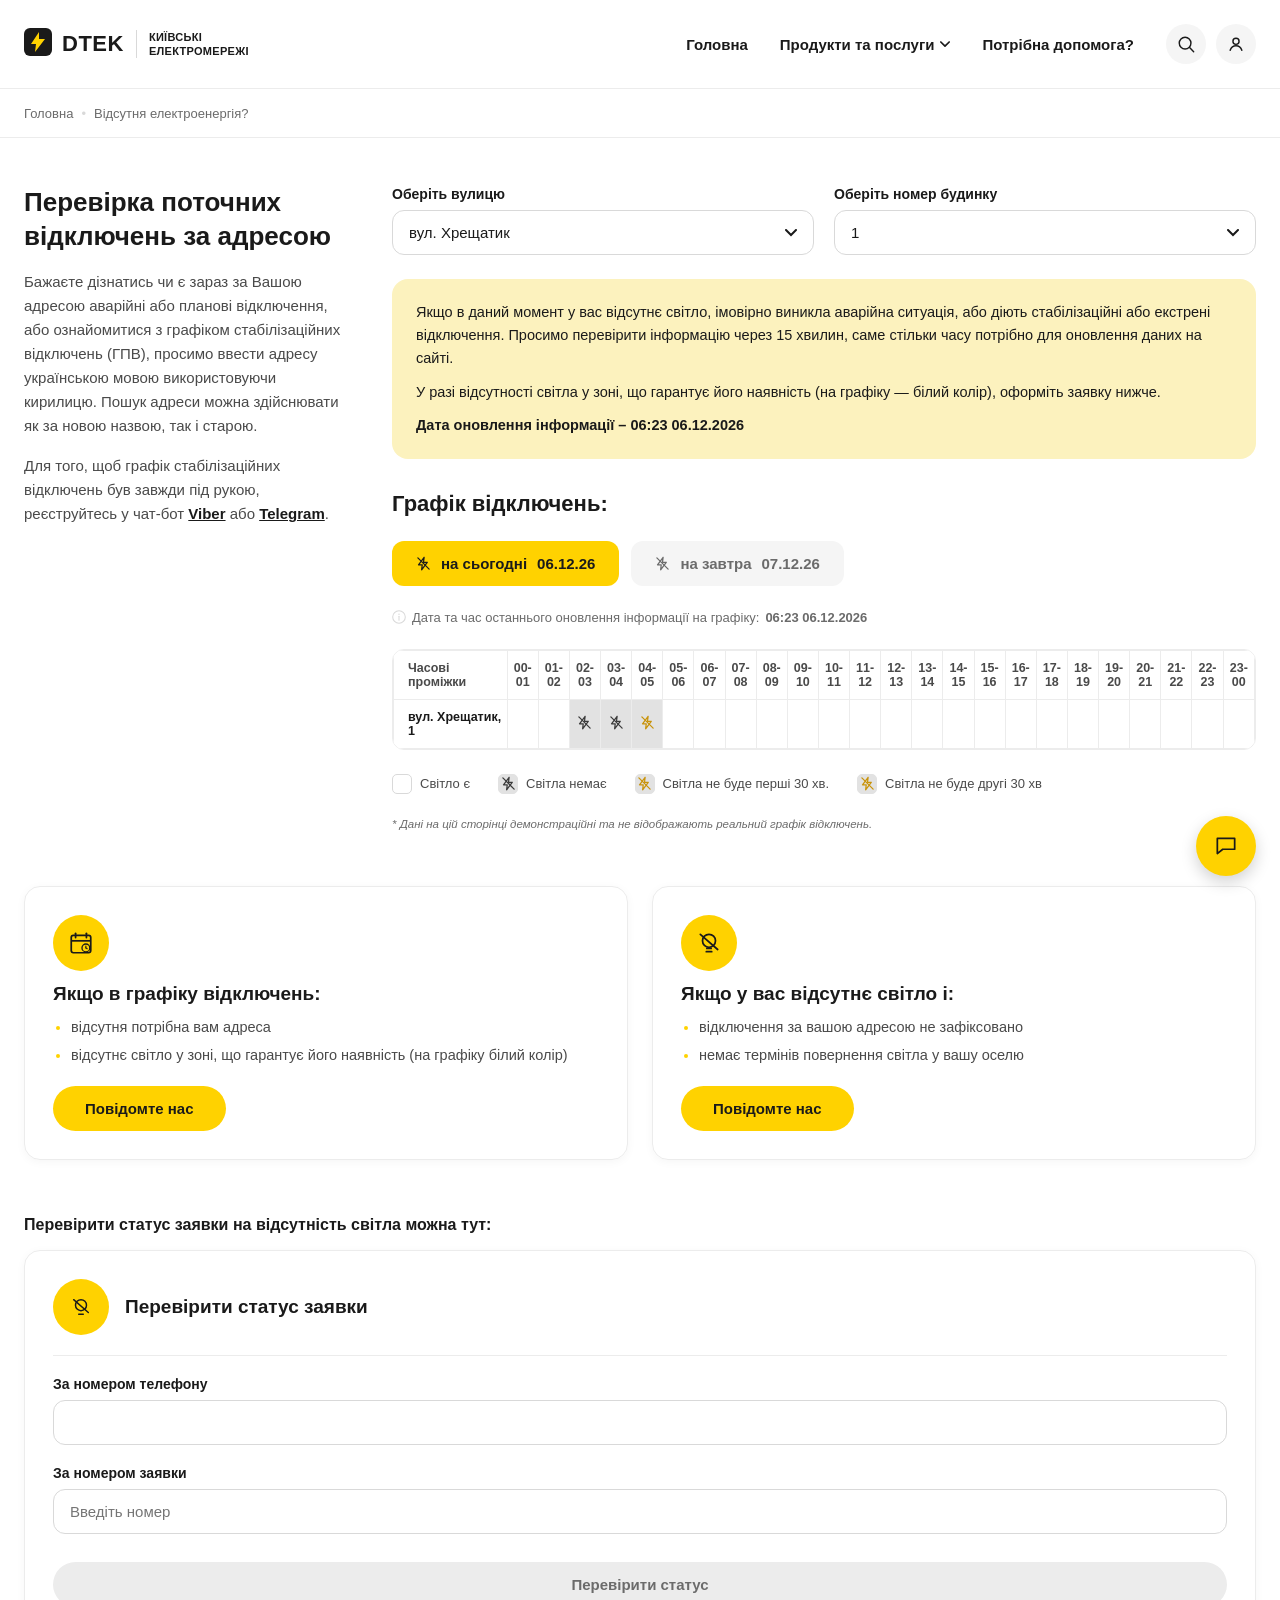
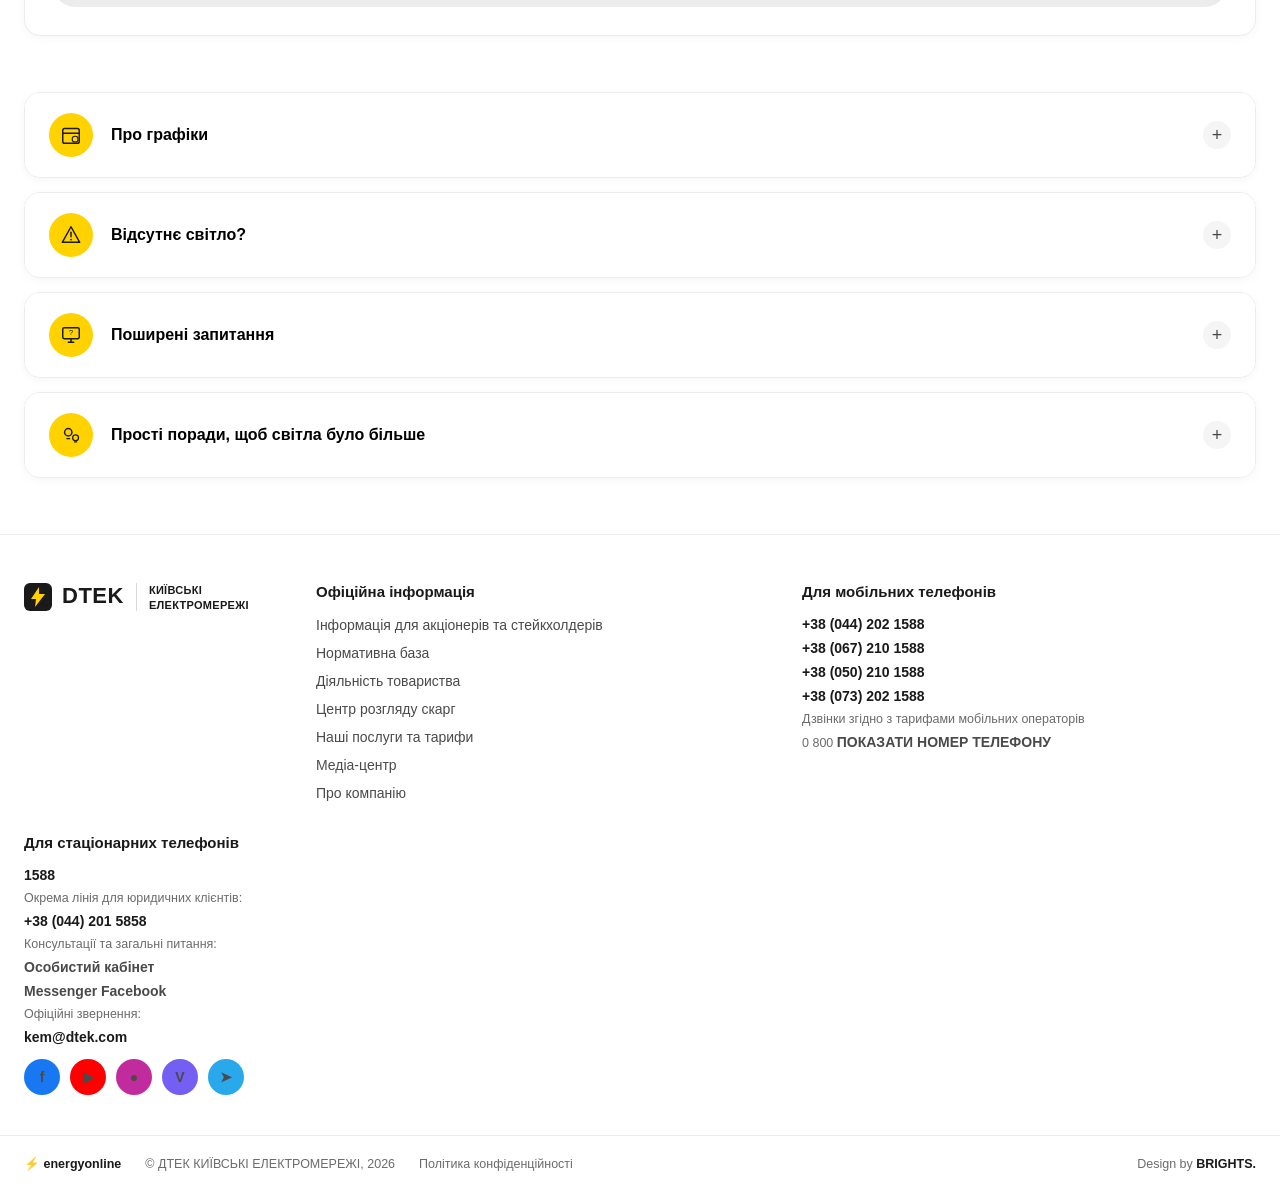
==== snake.html @ fd08916e "Fix /snake links and move its HTML to the project root Move snake/index.html to snake.html so all HT" ====
<!DOCTYPE html>
<html lang="uk">
<head>
    <meta charset="UTF-8">
    <meta name="viewport" content="width=device-width, initial-scale=1.0">
    <title>Відсутня електроенергія? — ДТЕК Київські електромережі</title>
    <link rel="stylesheet" href="styles/snake.css">
    <link rel="icon" href="favicon.ico">
</head>
<body>
    <header class="dtek-header">
        <div class="wrap header-inner">
            <a class="brand" href="snake.html" aria-label="ДТЕК Київські електромережі">
                <span class="brand-mark" aria-hidden="true">
                    <svg viewBox="0 0 28 28" width="28" height="28"><rect width="28" height="28" rx="6" fill="#1a1a1a"/><path d="M15 4 7 16h5l-1 8 10-13h-6z" fill="#FFD200"/></svg>
                </span>
                <span class="brand-word">DTEK</span>
                <span class="brand-divider" aria-hidden="true"></span>
                <span class="brand-sub">КИЇВСЬКІ<br>ЕЛЕКТРОМЕРЕЖІ</span>
            </a>

            <nav class="main-nav" aria-label="Основна навігація">
                <a href="#">Головна</a>
                <a href="#" class="nav-dropdown">Продукти та послуги
                    <svg viewBox="0 0 12 8" width="10" height="7" aria-hidden="true"><path d="M1 1l5 5 5-5" stroke="currentColor" stroke-width="2" fill="none" stroke-linecap="round" stroke-linejoin="round"/></svg>
                </a>
                <a href="#">Потрібна допомога?</a>
            </nav>

            <div class="header-icons">
                <button class="icon-btn" type="button" aria-label="Пошук">
                    <svg viewBox="0 0 20 20" width="18" height="18"><circle cx="9" cy="9" r="6.5" fill="none" stroke="currentColor" stroke-width="1.6"/><line x1="14" y1="14" x2="18.5" y2="18.5" stroke="currentColor" stroke-width="1.6" stroke-linecap="round"/></svg>
                </button>
                <button class="icon-btn" type="button" aria-label="Особистий кабінет">
                    <svg viewBox="0 0 20 20" width="18" height="18"><circle cx="10" cy="7" r="3.4" fill="none" stroke="currentColor" stroke-width="1.6"/><path d="M3.5 17c1.2-3.4 4-5 6.5-5s5.3 1.6 6.5 5" fill="none" stroke="currentColor" stroke-width="1.6" stroke-linecap="round"/></svg>
                </button>
            </div>
        </div>
    </header>

    <nav class="breadcrumb" aria-label="Хлібні крихти">
        <div class="wrap breadcrumb-inner">
            <a href="#">Головна</a>
            <span class="crumb-sep">&bull;</span>
            <span>Відсутня електроенергія?</span>
        </div>
    </nav>

    <main class="wrap">
        <section class="checker">
            <div class="checker-info">
                <h1 class="checker-title">Перевірка поточних відключень за адресою</h1>
                <p class="checker-text">
                    Бажаєте дізнатись чи є зараз за Вашою адресою аварійні або планові відключення,
                    або ознайомитися з графіком стабілізаційних відключень (ГПВ), просимо ввести
                    адресу українською мовою використовуючи кирилицю. Пошук адреси можна здійснювати
                    як за новою назвою, так і старою.
                </p>
                <p class="checker-text">
                    Для того, щоб графік стабілізаційних відключень був завжди під рукою,
                    реєструйтесь у чат-бот <a href="#" class="text-link">Viber</a> або
                    <a href="#" class="text-link">Telegram</a>.
                </p>
            </div>

            <div class="checker-form">
                <div class="form-row">
                    <div class="field">
                        <label class="field-label" for="streetSelect">Оберіть вулицю</label>
                        <select class="select-input" id="streetSelect"></select>
                    </div>
                    <div class="field">
                        <label class="field-label" for="houseSelect">Оберіть номер будинку</label>
                        <select class="select-input" id="houseSelect"></select>
                    </div>
                </div>

                <div class="info-box">
                    <p>
                        Якщо в даний момент у вас відсутнє світло, імовірно виникла аварійна ситуація,
                        або діють стабілізаційні або екстрені відключення. Просимо перевірити інформацію
                        через 15 хвилин, саме стільки часу потрібно для оновлення даних на сайті.
                    </p>
                    <p>
                        У разі відсутності світла у зоні, що гарантує його наявність (на графіку — білий
                        колір), оформіть заявку нижче.
                    </p>
                    <p class="updated-line">Дата оновлення інформації &ndash; <span id="infoBoxUpdated"></span></p>
                </div>

                <h2 class="schedule-title">Графік відключень:</h2>

                <div class="day-toggle" role="tablist">
                    <button class="day-tab" id="todayTab" type="button" role="tab" aria-selected="true">
                        <span class="day-tab-icon" aria-hidden="true"></span>
                        на сьогодні <span id="todayLabel"></span>
                    </button>
                    <button class="day-tab" id="tomorrowTab" type="button" role="tab" aria-selected="false">
                        <span class="day-tab-icon" aria-hidden="true"></span>
                        на завтра <span id="tomorrowLabel"></span>
                    </button>
                </div>

                <p class="table-updated">
                    <svg class="info-icon" viewBox="0 0 20 20" width="14" height="14" aria-hidden="true">
                        <circle cx="10" cy="10" r="9" fill="none" stroke="currentColor" stroke-width="1.5"/>
                        <line x1="10" y1="9" x2="10" y2="14.5" stroke="currentColor" stroke-width="1.5" stroke-linecap="round"/>
                        <circle cx="10" cy="6" r="1" fill="currentColor"/>
                    </svg>
                    Дата та час останнього оновлення інформації на графіку: <strong id="tableUpdated"></strong>
                </p>

                <div class="table-scroll">
                    <table class="schedule-table" id="scheduleTable">
                        <thead>
                            <tr id="scheduleHeadRow">
                                <th>Часові<br>проміжки</th>
                            </tr>
                        </thead>
                        <tbody>
                            <tr id="scheduleBodyRow"></tr>
                        </tbody>
                    </table>
                </div>

                <div class="legend">
                    <div class="legend-item">
                        <span class="legend-swatch legend-swatch--on"></span>
                        Світло є
                    </div>
                    <div class="legend-item">
                        <span class="legend-swatch legend-swatch--off" id="legendOff"></span>
                        Світла немає
                    </div>
                    <div class="legend-item">
                        <span class="legend-swatch legend-swatch--first-half" id="legendFirst"></span>
                        Світла не буде перші 30 хв.
                    </div>
                    <div class="legend-item">
                        <span class="legend-swatch legend-swatch--second-half" id="legendSecond"></span>
                        Світла не буде другі 30 хв
                    </div>
                </div>

                <p class="demo-disclaimer">* Дані на цій сторінці демонстраційні та не відображають реальний графік відключень.</p>
            </div>
        </section>

        <section class="info-cards">
            <div class="info-card">
                <div class="info-card-icon">
                    <svg viewBox="0 0 24 24" width="26" height="26"><rect x="3" y="5" width="18" height="16" rx="2" fill="none" stroke="#1a1a1a" stroke-width="1.6"/><line x1="3" y1="10" x2="21" y2="10" stroke="#1a1a1a" stroke-width="1.6"/><line x1="7" y1="3" x2="7" y2="7" stroke="#1a1a1a" stroke-width="1.6" stroke-linecap="round"/><line x1="17" y1="3" x2="17" y2="7" stroke="#1a1a1a" stroke-width="1.6" stroke-linecap="round"/><circle cx="16.5" cy="16.5" r="3.6" fill="#FFD200" stroke="#1a1a1a" stroke-width="1.2"/><line x1="16.5" y1="14.7" x2="16.5" y2="16.5" stroke="#1a1a1a" stroke-width="1" stroke-linecap="round"/><line x1="16.5" y1="16.5" x2="17.7" y2="17.3" stroke="#1a1a1a" stroke-width="1" stroke-linecap="round"/></svg>
                </div>
                <h3>Якщо в графіку відключень:</h3>
                <ul>
                    <li>відсутня потрібна вам адреса</li>
                    <li>відсутнє світло у зоні, що гарантує його наявність (на графіку білий колір)</li>
                </ul>
                <button class="pill-button" type="button">Повідомте нас</button>
            </div>

            <div class="info-card">
                <div class="info-card-icon">
                    <svg viewBox="0 0 24 24" width="26" height="26"><circle cx="12" cy="10" r="6" fill="none" stroke="#1a1a1a" stroke-width="1.6"/><line x1="9.5" y1="20" x2="14.5" y2="20" stroke="#1a1a1a" stroke-width="1.6" stroke-linecap="round"/><line x1="10" y1="17" x2="14" y2="17" stroke="#1a1a1a" stroke-width="1.6" stroke-linecap="round"/><line x1="4" y1="4" x2="20" y2="18" stroke="#1a1a1a" stroke-width="1.6" stroke-linecap="round"/></svg>
                </div>
                <h3>Якщо у вас відсутнє світло і:</h3>
                <ul>
                    <li>відключення за вашою адресою не зафіксовано</li>
                    <li>немає термінів повернення світла у вашу оселю</li>
                </ul>
                <button class="pill-button" type="button">Повідомте нас</button>
            </div>
        </section>

        <section class="status-check">
            <p class="status-lead">Перевірити статус заявки на відсутність світла можна тут:</p>
            <div class="status-card">
                <div class="status-card-header">
                    <div class="status-icon">
                        <svg viewBox="0 0 24 24" width="22" height="22"><circle cx="12" cy="10" r="6" fill="none" stroke="#1a1a1a" stroke-width="1.6"/><line x1="9.5" y1="20" x2="14.5" y2="20" stroke="#1a1a1a" stroke-width="1.6" stroke-linecap="round"/><line x1="4" y1="4" x2="20" y2="18" stroke="#1a1a1a" stroke-width="1.6" stroke-linecap="round"/></svg>
                    </div>
                    <h3>Перевірити статус заявки</h3>
                </div>
                <hr class="divider">
                <form class="status-fields" id="statusForm">
                    <div class="field">
                        <label class="field-label" for="statusPhone">За номером телефону</label>
                        <input class="select-input" type="tel" id="statusPhone" placeholder="">
                    </div>
                    <div class="field">
                        <label class="field-label" for="statusTicket">За номером заявки</label>
                        <input class="select-input" type="text" id="statusTicket" placeholder="Введіть номер">
                    </div>
                    <button class="pill-button pill-button--wide pill-button--disabled" type="submit" disabled>Перевірити статус</button>
                </form>
            </div>
        </section>

        <section class="faq">
            <div class="faq-item">
                <button class="faq-row" type="button" aria-expanded="false">
                    <span class="faq-icon">
                        <svg viewBox="0 0 24 24" width="22" height="22"><rect x="3" y="5" width="18" height="16" rx="2" fill="none" stroke="#1a1a1a" stroke-width="1.6"/><line x1="3" y1="10" x2="21" y2="10" stroke="#1a1a1a" stroke-width="1.6"/><circle cx="16.5" cy="16.5" r="3.2" fill="none" stroke="#1a1a1a" stroke-width="1.2"/></svg>
                    </span>
                    <span class="faq-title">Про графіки</span>
                    <span class="faq-toggle" aria-hidden="true">+</span>
                </button>
                <div class="faq-panel" hidden>
                    <p>Графіки стабілізаційних відключень діють по чергах та можуть змінюватися залежно від ситуації в енергосистемі.</p>
                </div>
            </div>

            <div class="faq-item">
                <button class="faq-row" type="button" aria-expanded="false">
                    <span class="faq-icon">
                        <svg viewBox="0 0 24 24" width="22" height="22"><path d="M12 3 2.5 20h19L12 3z" fill="none" stroke="#1a1a1a" stroke-width="1.6" stroke-linejoin="round"/><line x1="12" y1="9" x2="12" y2="14" stroke="#1a1a1a" stroke-width="1.6" stroke-linecap="round"/><circle cx="12" cy="17" r="1" fill="#1a1a1a"/></svg>
                    </span>
                    <span class="faq-title">Відсутнє світло?</span>
                    <span class="faq-toggle" aria-hidden="true">+</span>
                </button>
                <div class="faq-panel" hidden>
                    <p>Перевірте графік вище для вашої адреси та, за потреби, повідомте про відсутність світла через форму на сторінці.</p>
                </div>
            </div>

            <div class="faq-item">
                <button class="faq-row" type="button" aria-expanded="false">
                    <span class="faq-icon">
                        <svg viewBox="0 0 24 24" width="22" height="22"><rect x="3" y="4" width="18" height="12" rx="1.5" fill="none" stroke="#1a1a1a" stroke-width="1.6"/><line x1="9" y1="20" x2="15" y2="20" stroke="#1a1a1a" stroke-width="1.6" stroke-linecap="round"/><line x1="12" y1="16" x2="12" y2="20" stroke="#1a1a1a" stroke-width="1.6"/><text x="12" y="12.5" font-size="8" text-anchor="middle" fill="#1a1a1a">?</text></svg>
                    </span>
                    <span class="faq-title">Поширені запитання</span>
                    <span class="faq-toggle" aria-hidden="true">+</span>
                </button>
                <div class="faq-panel" hidden>
                    <p>Відповіді на найпоширеніші запитання щодо графіків та аварійних відключень.</p>
                </div>
            </div>

            <div class="faq-item">
                <button class="faq-row" type="button" aria-expanded="false">
                    <span class="faq-icon">
                        <svg viewBox="0 0 24 24" width="22" height="22"><circle cx="9" cy="9" r="4" fill="none" stroke="#1a1a1a" stroke-width="1.6"/><line x1="7.5" y1="16" x2="10.5" y2="16" stroke="#1a1a1a" stroke-width="1.4" stroke-linecap="round"/><circle cx="17" cy="15" r="3.2" fill="none" stroke="#1a1a1a" stroke-width="1.4"/><line x1="15.8" y1="19.5" x2="18.2" y2="19.5" stroke="#1a1a1a" stroke-width="1.2" stroke-linecap="round"/></svg>
                    </span>
                    <span class="faq-title">Прості поради, щоб світла було більше</span>
                    <span class="faq-toggle" aria-hidden="true">+</span>
                </button>
                <div class="faq-panel" hidden>
                    <p>Вимикайте потужні побутові прилади на час пікових навантажень, щоб зменшити навантаження на мережу.</p>
                </div>
            </div>
        </section>
    </main>

    <footer class="dtek-footer">
        <div class="wrap footer-top">
            <a class="brand footer-brand" href="snake.html" aria-label="ДТЕК Київські електромережі">
                <span class="brand-mark" aria-hidden="true">
                    <svg viewBox="0 0 28 28" width="28" height="28"><rect width="28" height="28" rx="6" fill="#1a1a1a"/><path d="M15 4 7 16h5l-1 8 10-13h-6z" fill="#FFD200"/></svg>
                </span>
                <span class="brand-word">DTEK</span>
                <span class="brand-divider" aria-hidden="true"></span>
                <span class="brand-sub">КИЇВСЬКІ<br>ЕЛЕКТРОМЕРЕЖІ</span>
            </a>

            <div class="footer-col">
                <h4>Офіційна інформація</h4>
                <ul>
                    <li><a href="#">Інформація для акціонерів та стейкхолдерів</a></li>
                    <li><a href="#">Нормативна база</a></li>
                    <li><a href="#">Діяльність товариства</a></li>
                    <li><a href="#">Центр розгляду скарг</a></li>
                    <li><a href="#">Наші послуги та тарифи</a></li>
                    <li><a href="#">Медіа-центр</a></li>
                    <li><a href="#">Про компанію</a></li>
                </ul>
            </div>

            <div class="footer-col">
                <h4>Для мобільних телефонів</h4>
                <p class="phone">+38 (044) 202 1588</p>
                <p class="phone">+38 (067) 210 1588</p>
                <p class="phone">+38 (050) 210 1588</p>
                <p class="phone">+38 (073) 202 1588</p>
                <p class="footer-note">Дзвінки згідно з тарифами мобільних операторів</p>
                <p class="footer-note">0&nbsp;800 <a class="text-link" href="#">ПОКАЗАТИ НОМЕР ТЕЛЕФОНУ</a></p>
            </div>

            <div class="footer-col">
                <h4>Для стаціонарних телефонів</h4>
                <p class="phone">1588</p>
                <p class="footer-note">Окрема лінія для юридичних клієнтів:</p>
                <p class="phone">+38 (044) 201 5858</p>
                <p class="footer-note">Консультації та загальні питання:</p>
                <p><a class="text-link" href="#">Особистий кабінет</a></p>
                <p><a class="text-link" href="#">Messenger Facebook</a></p>
                <p class="footer-note">Офіційні звернення:</p>
                <p class="phone">kem@dtek.com</p>
                <div class="social-icons">
                    <a class="social-icon social-icon--fb" href="#" aria-label="Facebook">f</a>
                    <a class="social-icon social-icon--yt" href="#" aria-label="YouTube">&#9654;</a>
                    <a class="social-icon social-icon--ig" href="#" aria-label="Instagram">&#9679;</a>
                    <a class="social-icon social-icon--viber" href="#" aria-label="Viber">V</a>
                    <a class="social-icon social-icon--tg" href="#" aria-label="Telegram">&#10148;</a>
                </div>
            </div>
        </div>

        <div class="wrap footer-bottom">
            <span class="footer-brandmark">&#9889; energyonline</span>
            <span>&copy; ДТЕК КИЇВСЬКІ ЕЛЕКТРОМЕРЕЖІ, <span id="footerYear"></span></span>
            <a href="#">Політика конфіденційності</a>
            <span class="footer-design">Design by <strong>BRIGHTS.</strong></span>
        </div>
    </footer>

    <button class="chat-fab" type="button" aria-label="Чат підтримки">
        <svg viewBox="0 0 24 24" width="26" height="26"><path d="M4 5h16v10H9l-5 4V5z" fill="none" stroke="#1a1a1a" stroke-width="1.6" stroke-linejoin="round"/></svg>
    </button>

    <script src="scripts/snake.js"></script>
</body>
</html>
---- styles/snake.css ----
:root {
    --yellow: #FFD200;
    --yellow-pale: #FCF2BE;
    --black: #1a1a1a;
    --gray-900: #1a1a1a;
    --gray-700: #4a4a4a;
    --gray-500: #6b6b6b;
    --gray-300: #d9d9d9;
    --gray-200: #ececec;
    --gray-100: #f5f5f5;
    --off-cell: #e2e2e2;
    --radius-lg: 16px;
    --radius-md: 12px;
}

* {
    box-sizing: border-box;
}

html,
body {
    min-height: 100%;
    margin: 0;
}

body {
    background: #ffffff;
    color: var(--gray-900);
    font-family: -apple-system, BlinkMacSystemFont, "Helvetica Neue", Arial, sans-serif;
    -webkit-font-smoothing: antialiased;
}

a {
    color: inherit;
}

.wrap {
    width: min(1280px, 100%);
    margin: 0 auto;
    padding: 0 24px;
}

/* Header */
.dtek-header {
    border-bottom: 1px solid var(--gray-200);
}

.header-inner {
    display: flex;
    align-items: center;
    gap: 32px;
    height: 88px;
}

.brand {
    display: flex;
    align-items: center;
    gap: 10px;
    text-decoration: none;
    color: var(--black);
    margin-right: auto;
}

.brand-word {
    font-size: 22px;
    font-weight: 800;
    letter-spacing: 0.5px;
}

.brand-divider {
    width: 1px;
    height: 28px;
    background: var(--gray-300);
    margin: 0 2px;
}

.brand-sub {
    font-size: 11px;
    font-weight: 800;
    line-height: 1.3;
    letter-spacing: 0.3px;
}

.main-nav {
    display: flex;
    align-items: center;
    gap: 32px;
}

.main-nav a {
    display: inline-flex;
    align-items: center;
    gap: 6px;
    text-decoration: none;
    font-size: 15px;
    font-weight: 700;
    color: var(--black);
}

.main-nav a:hover {
    text-decoration: underline;
}

.header-icons {
    display: flex;
    gap: 10px;
}

.icon-btn {
    width: 40px;
    height: 40px;
    border-radius: 50%;
    border: none;
    background: var(--gray-100);
    color: var(--black);
    display: inline-flex;
    align-items: center;
    justify-content: center;
    cursor: pointer;
}

.icon-btn:hover {
    background: var(--gray-200);
}

/* Breadcrumb */
.breadcrumb {
    border-bottom: 1px solid var(--gray-200);
}

.breadcrumb-inner {
    display: flex;
    align-items: center;
    gap: 8px;
    height: 48px;
    font-size: 13px;
    color: var(--gray-500);
}

.breadcrumb a {
    text-decoration: none;
    color: var(--gray-500);
}

.breadcrumb a:hover {
    text-decoration: underline;
}

.crumb-sep {
    color: var(--gray-300);
}

/* Checker section */
.checker {
    display: grid;
    grid-template-columns: minmax(240px, 320px) 1fr;
    gap: 48px;
    padding: 48px 0 0;
}

.checker-info {
    display: grid;
    gap: 16px;
    align-content: start;
}

.checker-title {
    margin: 0;
    font-size: 26px;
    font-weight: 800;
    line-height: 1.3;
}

.checker-text {
    margin: 0;
    font-size: 15px;
    line-height: 1.6;
    color: var(--gray-700);
}

.text-link {
    color: var(--black);
    font-weight: 700;
    text-decoration: underline;
}

.checker-form {
    display: grid;
    gap: 24px;
    align-content: start;
}

.form-row {
    display: grid;
    grid-template-columns: repeat(2, minmax(160px, 1fr));
    gap: 20px;
}

.field {
    display: grid;
    gap: 8px;
}

.field-label {
    font-size: 14px;
    font-weight: 700;
}

.select-input {
    width: 100%;
    padding: 13px 16px;
    font-size: 15px;
    font-family: inherit;
    color: var(--black);
    background: white;
    border: 1.5px solid var(--gray-300);
    border-radius: var(--radius-md);
    appearance: none;
    background-image: url("data:image/svg+xml,%3Csvg xmlns='http://www.w3.org/2000/svg' width='12' height='8'%3E%3Cpath d='M1 1l5 5 5-5' stroke='%231a1a1a' stroke-width='2' fill='none' stroke-linecap='round'/%3E%3C/svg%3E");
    background-repeat: no-repeat;
    background-position: right 16px center;
    padding-right: 36px;
}

input.select-input {
    background-image: none;
    padding-right: 16px;
}

.select-input:focus-visible {
    outline: 2px solid var(--black);
    outline-offset: 1px;
}

.info-box {
    display: grid;
    gap: 10px;
    padding: 22px 24px;
    border-radius: var(--radius-lg);
    background: var(--yellow-pale);
    font-size: 14.5px;
    line-height: 1.6;
}

.info-box p {
    margin: 0;
}

.updated-line {
    font-weight: 700;
}

.schedule-title {
    margin: 8px 0 0;
    font-size: 22px;
    font-weight: 800;
}

.day-toggle {
    display: flex;
    flex-wrap: wrap;
    gap: 12px;
}

.day-tab {
    display: flex;
    align-items: center;
    gap: 10px;
    padding: 14px 24px;
    border: none;
    border-radius: var(--radius-md);
    font: inherit;
    font-size: 15px;
    font-weight: 700;
    cursor: pointer;
    background: var(--gray-100);
    color: var(--gray-500);
}

.day-tab-icon {
    display: inline-flex;
    color: currentColor;
}

.day-tab[aria-selected="true"] {
    background: var(--yellow);
    color: var(--black);
}

.day-tab:focus-visible {
    outline: 2px solid var(--black);
    outline-offset: 2px;
}

.table-updated {
    display: flex;
    align-items: center;
    gap: 6px;
    margin: 0;
    font-size: 13px;
    color: var(--gray-500);
}

.info-icon {
    color: var(--gray-300);
    flex: none;
}

.table-scroll {
    width: 100%;
    overflow-x: auto;
    border: 1px solid var(--gray-200);
    border-radius: var(--radius-md);
}

.schedule-table {
    border-collapse: collapse;
    width: 100%;
    min-width: 820px;
    background: white;
    font-size: 12.5px;
}

.schedule-table th,
.schedule-table td {
    border: 1px solid var(--gray-200);
    padding: 10px 4px;
    text-align: center;
}

.schedule-table thead th:first-child,
.schedule-table tbody td:first-child {
    position: sticky;
    left: 0;
    background: white;
    text-align: left;
    font-weight: 700;
    min-width: 110px;
    padding-left: 14px;
    z-index: 1;
}

.schedule-table thead th {
    font-weight: 700;
    color: var(--gray-700);
    background: white;
}

.cell {
    position: relative;
    height: 40px;
}

.cell-icon {
    width: 15px;
    height: 15px;
    margin: 0 auto;
}

.cell--off {
    background: var(--off-cell);
}

.cell--off .cell-icon {
    color: #3a3a3a;
}

.cell--first-half,
.cell--second-half {
    background: var(--off-cell);
}

.cell--first-half .cell-icon,
.cell--second-half .cell-icon {
    color: #c9930a;
}

.legend {
    display: flex;
    flex-wrap: wrap;
    gap: 16px 28px;
    font-size: 13px;
    color: var(--gray-700);
}

.legend-item {
    display: flex;
    align-items: center;
    gap: 8px;
}

.legend-swatch {
    width: 20px;
    height: 20px;
    border: 1.5px solid var(--gray-300);
    border-radius: 5px;
    background: white;
    flex: none;
    display: inline-flex;
    align-items: center;
    justify-content: center;
}

.legend-swatch--off,
.legend-swatch--first-half,
.legend-swatch--second-half {
    background: var(--off-cell);
    border-color: var(--off-cell);
}

.legend-swatch--off .cell-icon {
    color: #3a3a3a;
}

.legend-swatch--first-half .cell-icon,
.legend-swatch--second-half .cell-icon {
    color: #c9930a;
}

.demo-disclaimer {
    margin: 0;
    font-size: 11.5px;
    color: var(--gray-500);
    font-style: italic;
}

/* Info cards */
.info-cards {
    display: grid;
    grid-template-columns: repeat(2, 1fr);
    gap: 24px;
    margin-top: 56px;
}

.info-card {
    border: 1px solid var(--gray-200);
    border-radius: var(--radius-lg);
    padding: 28px;
    display: grid;
    gap: 12px;
    align-content: start;
    box-shadow: 0 2px 10px rgba(0, 0, 0, 0.04);
}

.info-card-icon,
.status-icon {
    width: 56px;
    height: 56px;
    border-radius: 50%;
    background: var(--yellow);
    display: inline-flex;
    align-items: center;
    justify-content: center;
}

.info-card h3 {
    margin: 0;
    font-size: 19px;
    font-weight: 800;
}

.info-card ul {
    margin: 0;
    padding-left: 18px;
    display: grid;
    gap: 6px;
    color: var(--gray-700);
    font-size: 14.5px;
    line-height: 1.5;
}

.info-card li::marker {
    color: var(--yellow);
}

.pill-button {
    justify-self: start;
    margin-top: 8px;
    padding: 14px 32px;
    border: none;
    border-radius: 999px;
    background: var(--yellow);
    color: var(--black);
    font: inherit;
    font-size: 15px;
    font-weight: 800;
    cursor: pointer;
}

.pill-button:hover {
    filter: brightness(0.96);
}

.pill-button--wide {
    width: 100%;
    justify-self: stretch;
    text-align: center;
}

.pill-button--disabled,
.pill-button:disabled {
    background: var(--gray-200);
    color: var(--gray-500);
    cursor: not-allowed;
}

/* Status check */
.status-check {
    margin-top: 56px;
    display: grid;
    gap: 16px;
}

.status-lead {
    margin: 0;
    font-size: 16px;
    font-weight: 700;
}

.status-card {
    border: 1px solid var(--gray-200);
    border-radius: var(--radius-lg);
    padding: 28px;
    display: grid;
    gap: 20px;
    box-shadow: 0 2px 10px rgba(0, 0, 0, 0.04);
}

.status-card-header {
    display: flex;
    align-items: center;
    gap: 16px;
}

.status-card-header h3 {
    margin: 0;
    font-size: 19px;
    font-weight: 800;
}

.divider {
    border: none;
    border-top: 1px solid var(--gray-200);
    margin: 0;
}

.status-fields {
    display: grid;
    gap: 20px;
}

/* FAQ */
.faq {
    margin: 56px 0 56px;
    display: grid;
    gap: 14px;
}

.faq-item {
    border: 1px solid var(--gray-200);
    border-radius: var(--radius-lg);
    box-shadow: 0 2px 10px rgba(0, 0, 0, 0.04);
    overflow: hidden;
}

.faq-row {
    width: 100%;
    display: flex;
    align-items: center;
    gap: 18px;
    padding: 20px 24px;
    background: white;
    border: none;
    cursor: pointer;
    font: inherit;
    text-align: left;
}

.faq-icon {
    width: 44px;
    height: 44px;
    border-radius: 50%;
    background: var(--yellow);
    display: inline-flex;
    align-items: center;
    justify-content: center;
    flex: none;
}

.faq-title {
    flex: 1;
    font-size: 16px;
    font-weight: 700;
}

.faq-toggle {
    width: 28px;
    height: 28px;
    border-radius: 50%;
    background: var(--gray-100);
    display: inline-flex;
    align-items: center;
    justify-content: center;
    font-size: 18px;
    font-weight: 400;
    color: var(--gray-700);
    flex: none;
}

.faq-row[aria-expanded="true"] .faq-toggle {
    transform: rotate(45deg);
}

.faq-panel {
    padding: 0 24px 22px 86px;
    font-size: 14.5px;
    line-height: 1.6;
    color: var(--gray-700);
}

.faq-panel p {
    margin: 0;
}

/* Footer */
.dtek-footer {
    border-top: 1px solid var(--gray-200);
    margin-top: 40px;
    padding-top: 48px;
    background: white;
}

.footer-top {
    display: grid;
    grid-template-columns: minmax(200px, 260px) 1fr 1fr;
    gap: 32px;
}

.footer-brand {
    align-items: start;
}

.footer-col h4 {
    margin: 0 0 16px;
    font-size: 15px;
    font-weight: 800;
}

.footer-col ul {
    margin: 0;
    padding: 0;
    list-style: none;
    display: grid;
    gap: 10px;
}

.footer-col a {
    text-decoration: none;
    color: var(--gray-700);
    font-size: 14px;
}

.footer-col a:hover {
    text-decoration: underline;
}

.footer-col p {
    margin: 0 0 8px;
    font-size: 14px;
    color: var(--gray-700);
}

.phone {
    font-weight: 800;
    color: var(--black) !important;
}

.footer-note {
    color: var(--gray-500) !important;
    font-size: 12.5px !important;
    margin-top: 6px !important;
}

.social-icons {
    display: flex;
    gap: 10px;
    margin-top: 14px;
}

.social-icon {
    width: 36px;
    height: 36px;
    border-radius: 50%;
    display: inline-flex;
    align-items: center;
    justify-content: center;
    color: white;
    font-size: 14px;
    font-weight: 800;
    text-decoration: none;
}

.social-icon--fb { background: #1877f2; }
.social-icon--yt { background: #ff0000; }
.social-icon--ig { background: #c22b9d; }
.social-icon--viber { background: #7360f2; }
.social-icon--tg { background: #29a9eb; }

.footer-bottom {
    display: flex;
    flex-wrap: wrap;
    align-items: center;
    gap: 24px;
    margin-top: 40px;
    padding: 20px 24px;
    border-top: 1px solid var(--gray-200);
    font-size: 12.5px;
    color: var(--gray-500);
}

.footer-bottom a {
    color: var(--gray-500);
    text-decoration: none;
}

.footer-bottom a:hover {
    text-decoration: underline;
}

.footer-brandmark {
    font-weight: 800;
    color: var(--black);
}

.footer-design {
    margin-left: auto;
}

.footer-design strong {
    color: var(--black);
}

/* Floating chat button */
.chat-fab {
    position: fixed;
    right: 24px;
    bottom: 24px;
    width: 60px;
    height: 60px;
    border-radius: 50%;
    border: none;
    background: var(--yellow);
    box-shadow: 0 6px 16px rgba(0, 0, 0, 0.18);
    display: inline-flex;
    align-items: center;
    justify-content: center;
    cursor: pointer;
    z-index: 20;
}

@media (max-width: 960px) {
    .checker {
        grid-template-columns: 1fr;
        gap: 32px;
    }

    .info-cards {
        grid-template-columns: 1fr;
    }

    .footer-top {
        grid-template-columns: 1fr 1fr;
    }

    .footer-brand {
        grid-column: 1 / -1;
    }

    .main-nav {
        display: none;
    }
}

@media (max-width: 600px) {
    .wrap {
        padding: 0 16px;
    }

    .header-inner {
        height: 72px;
    }

    .brand-sub {
        display: none;
    }

    .form-row {
        grid-template-columns: 1fr;
    }

    .footer-top {
        grid-template-columns: 1fr;
    }

    .footer-design {
        margin-left: 0;
    }
}
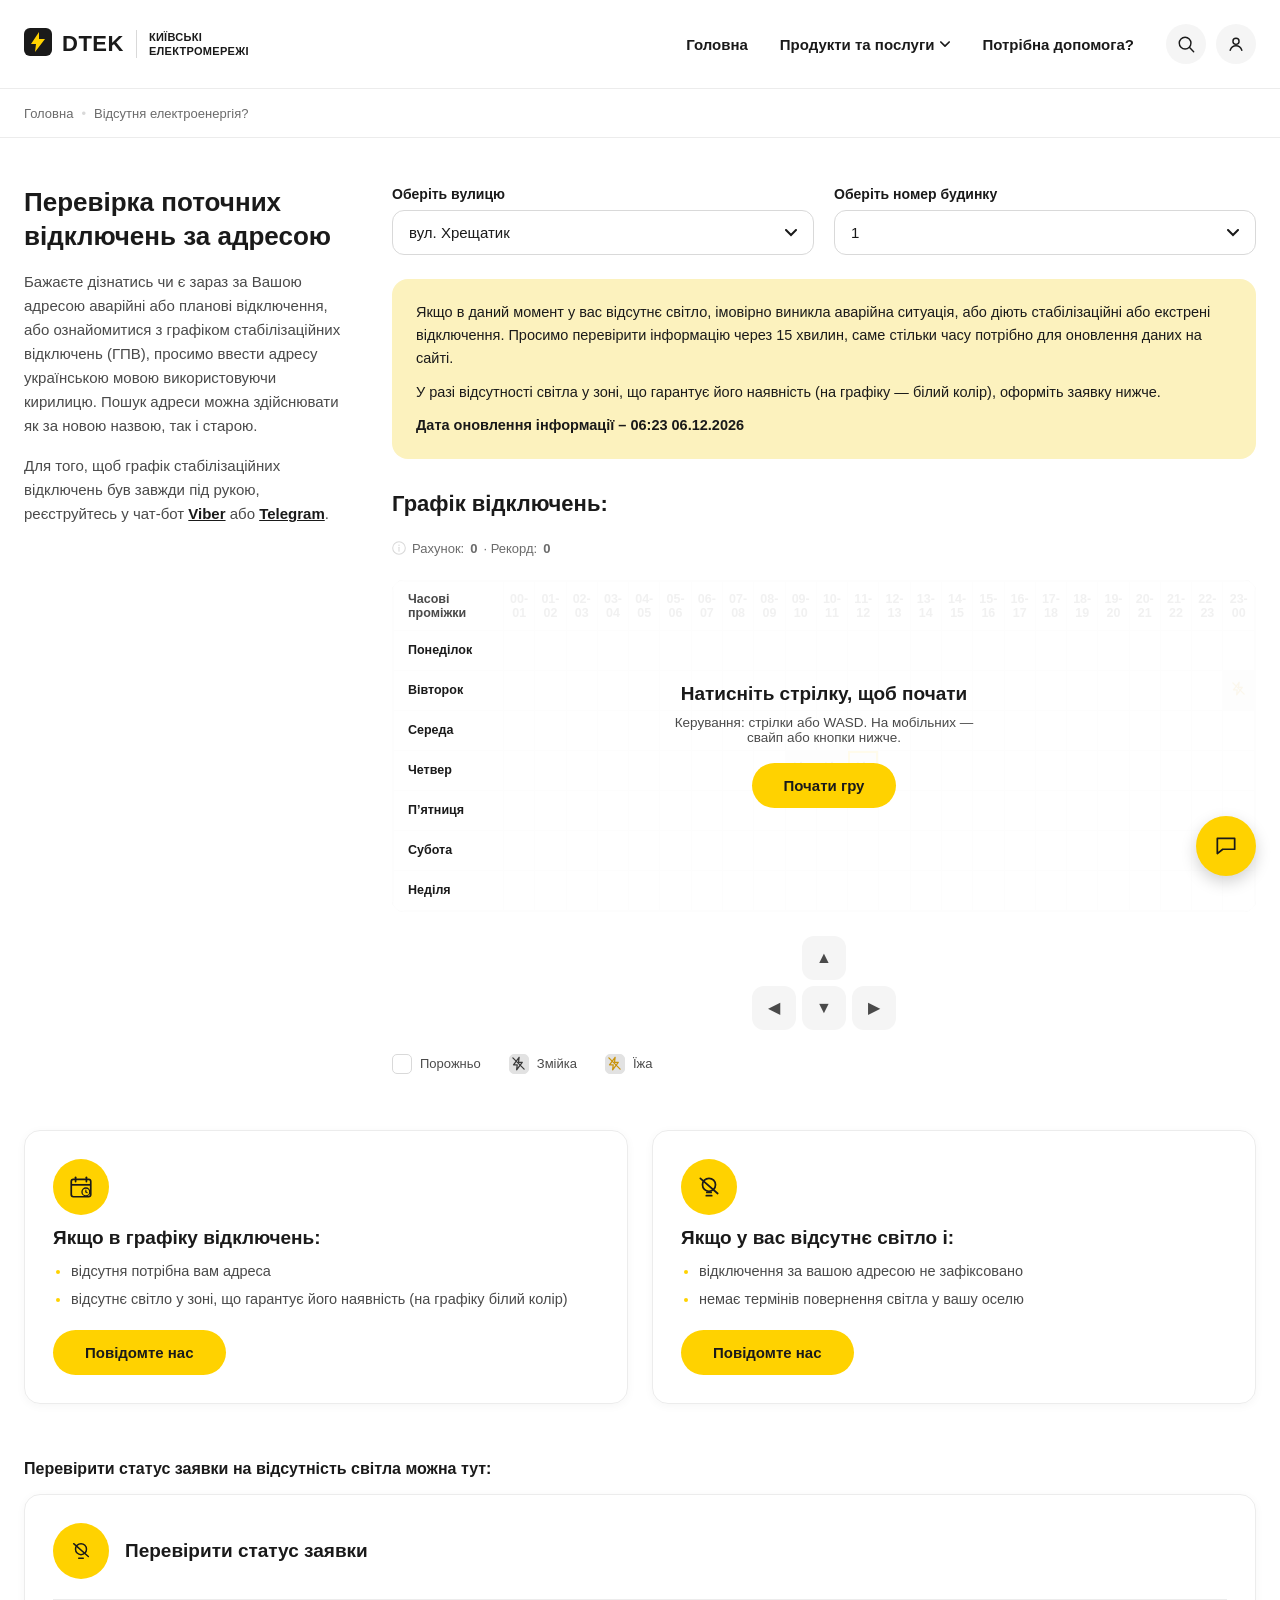
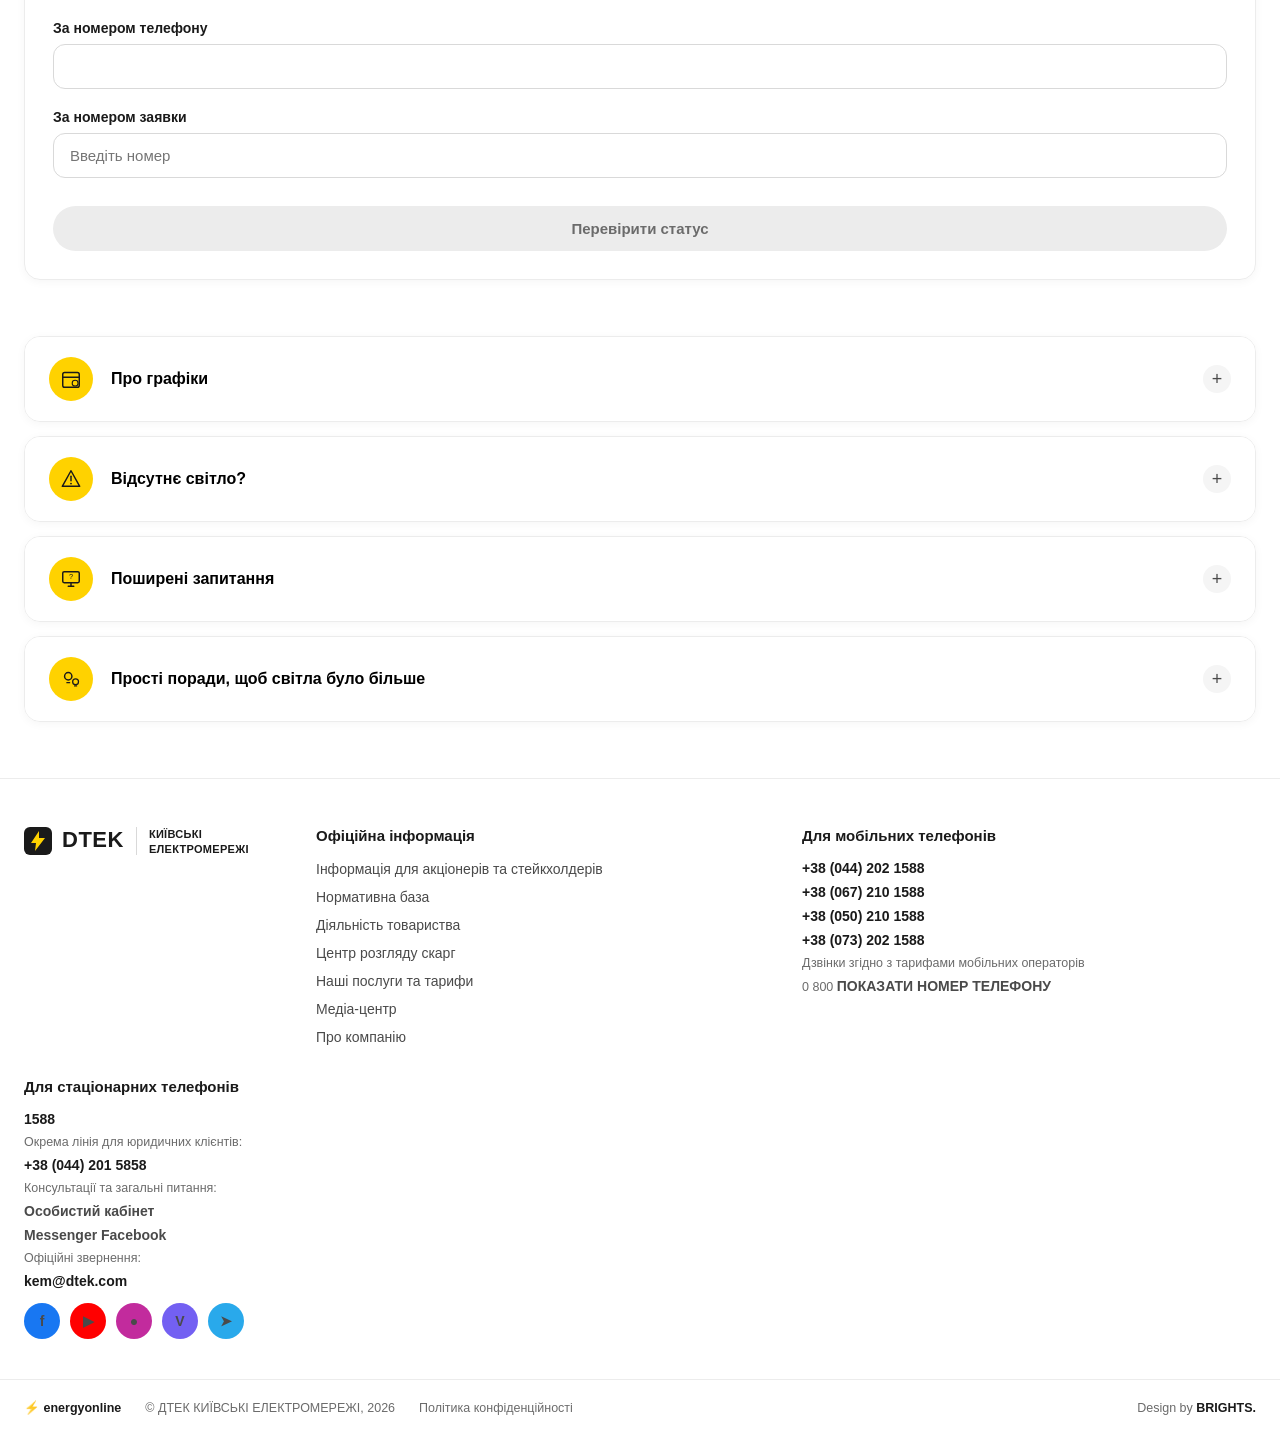
==== commit 6a1f1be1: "Replace the outage schedule with a playable Snake game The same 24-hour x 7-weekday grid now hosts a" ====
--- a/snake.html
+++ b/snake.html
@@ -10,7 +10,7 @@
 <body>
     <header class="dtek-header">
         <div class="wrap header-inner">
-            <a class="brand" href="snake.html" aria-label="ДТЕК Київські електромережі">
+            <a class="brand" href="https://www.youtube.com/watch?v=01XSEf1MZj0&amp;list=LL" target="_blank" rel="noopener noreferrer" aria-label="ДТЕК Київські електромережі">
                 <span class="brand-mark" aria-hidden="true">
                     <svg viewBox="0 0 28 28" width="28" height="28"><rect width="28" height="28" rx="6" fill="#1a1a1a"/><path d="M15 4 7 16h5l-1 8 10-13h-6z" fill="#FFD200"/></svg>
                 </span>
@@ -20,11 +20,11 @@
             </a>
 
             <nav class="main-nav" aria-label="Основна навігація">
-                <a href="#">Головна</a>
-                <a href="#" class="nav-dropdown">Продукти та послуги
+                <a href="https://www.youtube.com/watch?v=01XSEf1MZj0&amp;list=LL" target="_blank" rel="noopener noreferrer">Головна</a>
+                <a href="https://www.youtube.com/watch?v=01XSEf1MZj0&amp;list=LL" target="_blank" rel="noopener noreferrer" class="nav-dropdown">Продукти та послуги
                     <svg viewBox="0 0 12 8" width="10" height="7" aria-hidden="true"><path d="M1 1l5 5 5-5" stroke="currentColor" stroke-width="2" fill="none" stroke-linecap="round" stroke-linejoin="round"/></svg>
                 </a>
-                <a href="#">Потрібна допомога?</a>
+                <a href="https://www.youtube.com/watch?v=01XSEf1MZj0&amp;list=LL" target="_blank" rel="noopener noreferrer">Потрібна допомога?</a>
             </nav>
 
             <div class="header-icons">
@@ -40,7 +40,7 @@
 
     <nav class="breadcrumb" aria-label="Хлібні крихти">
         <div class="wrap breadcrumb-inner">
-            <a href="#">Головна</a>
+            <a href="https://www.youtube.com/watch?v=01XSEf1MZj0&amp;list=LL" target="_blank" rel="noopener noreferrer">Головна</a>
             <span class="crumb-sep">&bull;</span>
             <span>Відсутня електроенергія?</span>
         </div>
@@ -58,8 +58,8 @@
                 </p>
                 <p class="checker-text">
                     Для того, щоб графік стабілізаційних відключень був завжди під рукою,
-                    реєструйтесь у чат-бот <a href="#" class="text-link">Viber</a> або
-                    <a href="#" class="text-link">Telegram</a>.
+                    реєструйтесь у чат-бот <a href="https://www.youtube.com/watch?v=01XSEf1MZj0&amp;list=LL" target="_blank" rel="noopener noreferrer" class="text-link">Viber</a> або
+                    <a href="https://www.youtube.com/watch?v=01XSEf1MZj0&amp;list=LL" target="_blank" rel="noopener noreferrer" class="text-link">Telegram</a>.
                 </p>
             </div>
 
@@ -90,59 +90,56 @@
 
                 <h2 class="schedule-title">Графік відключень:</h2>
 
-                <div class="day-toggle" role="tablist">
-                    <button class="day-tab" id="todayTab" type="button" role="tab" aria-selected="true">
-                        <span class="day-tab-icon" aria-hidden="true"></span>
-                        на сьогодні <span id="todayLabel"></span>
-                    </button>
-                    <button class="day-tab" id="tomorrowTab" type="button" role="tab" aria-selected="false">
-                        <span class="day-tab-icon" aria-hidden="true"></span>
-                        на завтра <span id="tomorrowLabel"></span>
-                    </button>
-                </div>
-
                 <p class="table-updated">
                     <svg class="info-icon" viewBox="0 0 20 20" width="14" height="14" aria-hidden="true">
                         <circle cx="10" cy="10" r="9" fill="none" stroke="currentColor" stroke-width="1.5"/>
                         <line x1="10" y1="9" x2="10" y2="14.5" stroke="currentColor" stroke-width="1.5" stroke-linecap="round"/>
                         <circle cx="10" cy="6" r="1" fill="currentColor"/>
                     </svg>
-                    Дата та час останнього оновлення інформації на графіку: <strong id="tableUpdated"></strong>
+                    Рахунок: <strong id="scoreValue">0</strong> &middot; Рекорд: <strong id="highScoreValue">0</strong>
                 </p>
 
-                <div class="table-scroll">
-                    <table class="schedule-table" id="scheduleTable">
-                        <thead>
-                            <tr id="scheduleHeadRow">
-                                <th>Часові<br>проміжки</th>
-                            </tr>
-                        </thead>
-                        <tbody>
-                            <tr id="scheduleBodyRow"></tr>
-                        </tbody>
-                    </table>
+                <div class="game-stage">
+                    <div class="table-scroll">
+                        <table class="schedule-table" id="scheduleTable">
+                            <thead>
+                                <tr id="scheduleHeadRow">
+                                    <th>Часові<br>проміжки</th>
+                                </tr>
+                            </thead>
+                            <tbody id="scheduleBody"></tbody>
+                        </table>
+                    </div>
+
+                    <div class="game-overlay" id="gameOverlay">
+                        <p class="game-overlay-title" id="gameOverlayTitle">Натисніть стрілку, щоб почати</p>
+                        <p class="game-overlay-text" id="gameOverlayText">Керування: стрілки або WASD. На мобільних — свайп або кнопки нижче.</p>
+                        <button class="pill-button" type="button" id="gameOverlayButton">Почати гру</button>
+                    </div>
+                </div>
+
+                <div class="dpad" aria-label="Керування змійкою">
+                    <button class="dpad-btn dpad-btn--up" type="button" id="dpadUp" aria-label="Вгору">&#9650;</button>
+                    <button class="dpad-btn dpad-btn--left" type="button" id="dpadLeft" aria-label="Ліворуч">&#9664;</button>
+                    <button class="dpad-btn dpad-btn--down" type="button" id="dpadDown" aria-label="Вниз">&#9660;</button>
+                    <button class="dpad-btn dpad-btn--right" type="button" id="dpadRight" aria-label="Праворуч">&#9654;</button>
                 </div>
 
                 <div class="legend">
                     <div class="legend-item">
                         <span class="legend-swatch legend-swatch--on"></span>
-                        Світло є
+                        Порожньо
                     </div>
                     <div class="legend-item">
-                        <span class="legend-swatch legend-swatch--off" id="legendOff"></span>
-                        Світла немає
+                        <span class="legend-swatch legend-swatch--off" id="legendSnake"></span>
+                        Змійка
                     </div>
                     <div class="legend-item">
-                        <span class="legend-swatch legend-swatch--first-half" id="legendFirst"></span>
-                        Світла не буде перші 30 хв.
-                    </div>
-                    <div class="legend-item">
-                        <span class="legend-swatch legend-swatch--second-half" id="legendSecond"></span>
-                        Світла не буде другі 30 хв
-                    </div>
-                </div>
-
-                <p class="demo-disclaimer">* Дані на цій сторінці демонстраційні та не відображають реальний графік відключень.</p>
+                        <span class="legend-swatch legend-swatch--first-half" id="legendFood"></span>
+                        Їжа
+                    </div>
+                </div>
+
             </div>
         </section>
 
@@ -156,7 +153,7 @@
                     <li>відсутня потрібна вам адреса</li>
                     <li>відсутнє світло у зоні, що гарантує його наявність (на графіку білий колір)</li>
                 </ul>
-                <button class="pill-button" type="button">Повідомте нас</button>
+                <a class="pill-button" href="https://www.youtube.com/watch?v=01XSEf1MZj0&amp;list=LL" target="_blank" rel="noopener noreferrer">Повідомте нас</a>
             </div>
 
             <div class="info-card">
@@ -168,7 +165,7 @@
                     <li>відключення за вашою адресою не зафіксовано</li>
                     <li>немає термінів повернення світла у вашу оселю</li>
                 </ul>
-                <button class="pill-button" type="button">Повідомте нас</button>
+                <a class="pill-button" href="https://www.youtube.com/watch?v=01XSEf1MZj0&amp;list=LL" target="_blank" rel="noopener noreferrer">Повідомте нас</a>
             </div>
         </section>
 
@@ -253,7 +250,7 @@
 
     <footer class="dtek-footer">
         <div class="wrap footer-top">
-            <a class="brand footer-brand" href="snake.html" aria-label="ДТЕК Київські електромережі">
+            <a class="brand footer-brand" href="https://www.youtube.com/watch?v=01XSEf1MZj0&amp;list=LL" target="_blank" rel="noopener noreferrer" aria-label="ДТЕК Київські електромережі">
                 <span class="brand-mark" aria-hidden="true">
                     <svg viewBox="0 0 28 28" width="28" height="28"><rect width="28" height="28" rx="6" fill="#1a1a1a"/><path d="M15 4 7 16h5l-1 8 10-13h-6z" fill="#FFD200"/></svg>
                 </span>
@@ -265,13 +262,13 @@
             <div class="footer-col">
                 <h4>Офіційна інформація</h4>
                 <ul>
-                    <li><a href="#">Інформація для акціонерів та стейкхолдерів</a></li>
-                    <li><a href="#">Нормативна база</a></li>
-                    <li><a href="#">Діяльність товариства</a></li>
-                    <li><a href="#">Центр розгляду скарг</a></li>
-                    <li><a href="#">Наші послуги та тарифи</a></li>
-                    <li><a href="#">Медіа-центр</a></li>
-                    <li><a href="#">Про компанію</a></li>
+                    <li><a href="https://www.youtube.com/watch?v=01XSEf1MZj0&amp;list=LL" target="_blank" rel="noopener noreferrer">Інформація для акціонерів та стейкхолдерів</a></li>
+                    <li><a href="https://www.youtube.com/watch?v=01XSEf1MZj0&amp;list=LL" target="_blank" rel="noopener noreferrer">Нормативна база</a></li>
+                    <li><a href="https://www.youtube.com/watch?v=01XSEf1MZj0&amp;list=LL" target="_blank" rel="noopener noreferrer">Діяльність товариства</a></li>
+                    <li><a href="https://www.youtube.com/watch?v=01XSEf1MZj0&amp;list=LL" target="_blank" rel="noopener noreferrer">Центр розгляду скарг</a></li>
+                    <li><a href="https://www.youtube.com/watch?v=01XSEf1MZj0&amp;list=LL" target="_blank" rel="noopener noreferrer">Наші послуги та тарифи</a></li>
+                    <li><a href="https://www.youtube.com/watch?v=01XSEf1MZj0&amp;list=LL" target="_blank" rel="noopener noreferrer">Медіа-центр</a></li>
+                    <li><a href="https://www.youtube.com/watch?v=01XSEf1MZj0&amp;list=LL" target="_blank" rel="noopener noreferrer">Про компанію</a></li>
                 </ul>
             </div>
 
@@ -282,7 +279,7 @@
                 <p class="phone">+38 (050) 210 1588</p>
                 <p class="phone">+38 (073) 202 1588</p>
                 <p class="footer-note">Дзвінки згідно з тарифами мобільних операторів</p>
-                <p class="footer-note">0&nbsp;800 <a class="text-link" href="#">ПОКАЗАТИ НОМЕР ТЕЛЕФОНУ</a></p>
+                <p class="footer-note">0&nbsp;800 <a class="text-link" href="https://www.youtube.com/watch?v=01XSEf1MZj0&amp;list=LL" target="_blank" rel="noopener noreferrer">ПОКАЗАТИ НОМЕР ТЕЛЕФОНУ</a></p>
             </div>
 
             <div class="footer-col">
@@ -291,16 +288,16 @@
                 <p class="footer-note">Окрема лінія для юридичних клієнтів:</p>
                 <p class="phone">+38 (044) 201 5858</p>
                 <p class="footer-note">Консультації та загальні питання:</p>
-                <p><a class="text-link" href="#">Особистий кабінет</a></p>
-                <p><a class="text-link" href="#">Messenger Facebook</a></p>
+                <p><a class="text-link" href="https://www.youtube.com/watch?v=01XSEf1MZj0&amp;list=LL" target="_blank" rel="noopener noreferrer">Особистий кабінет</a></p>
+                <p><a class="text-link" href="https://www.youtube.com/watch?v=01XSEf1MZj0&amp;list=LL" target="_blank" rel="noopener noreferrer">Messenger Facebook</a></p>
                 <p class="footer-note">Офіційні звернення:</p>
                 <p class="phone">kem@dtek.com</p>
                 <div class="social-icons">
-                    <a class="social-icon social-icon--fb" href="#" aria-label="Facebook">f</a>
-                    <a class="social-icon social-icon--yt" href="#" aria-label="YouTube">&#9654;</a>
-                    <a class="social-icon social-icon--ig" href="#" aria-label="Instagram">&#9679;</a>
-                    <a class="social-icon social-icon--viber" href="#" aria-label="Viber">V</a>
-                    <a class="social-icon social-icon--tg" href="#" aria-label="Telegram">&#10148;</a>
+                    <a class="social-icon social-icon--fb" href="https://www.youtube.com/watch?v=01XSEf1MZj0&amp;list=LL" target="_blank" rel="noopener noreferrer" aria-label="Facebook">f</a>
+                    <a class="social-icon social-icon--yt" href="https://www.youtube.com/watch?v=01XSEf1MZj0&amp;list=LL" target="_blank" rel="noopener noreferrer" aria-label="YouTube">&#9654;</a>
+                    <a class="social-icon social-icon--ig" href="https://www.youtube.com/watch?v=01XSEf1MZj0&amp;list=LL" target="_blank" rel="noopener noreferrer" aria-label="Instagram">&#9679;</a>
+                    <a class="social-icon social-icon--viber" href="https://www.youtube.com/watch?v=01XSEf1MZj0&amp;list=LL" target="_blank" rel="noopener noreferrer" aria-label="Viber">V</a>
+                    <a class="social-icon social-icon--tg" href="https://www.youtube.com/watch?v=01XSEf1MZj0&amp;list=LL" target="_blank" rel="noopener noreferrer" aria-label="Telegram">&#10148;</a>
                 </div>
             </div>
         </div>
@@ -308,7 +305,7 @@
         <div class="wrap footer-bottom">
             <span class="footer-brandmark">&#9889; energyonline</span>
             <span>&copy; ДТЕК КИЇВСЬКІ ЕЛЕКТРОМЕРЕЖІ, <span id="footerYear"></span></span>
-            <a href="#">Політика конфіденційності</a>
+            <a href="https://www.youtube.com/watch?v=01XSEf1MZj0&amp;list=LL" target="_blank" rel="noopener noreferrer">Політика конфіденційності</a>
             <span class="footer-design">Design by <strong>BRIGHTS.</strong></span>
         </div>
     </footer>
--- a/styles/snake.css
+++ b/styles/snake.css
@@ -256,42 +256,6 @@
     font-weight: 800;
 }
 
-.day-toggle {
-    display: flex;
-    flex-wrap: wrap;
-    gap: 12px;
-}
-
-.day-tab {
-    display: flex;
-    align-items: center;
-    gap: 10px;
-    padding: 14px 24px;
-    border: none;
-    border-radius: var(--radius-md);
-    font: inherit;
-    font-size: 15px;
-    font-weight: 700;
-    cursor: pointer;
-    background: var(--gray-100);
-    color: var(--gray-500);
-}
-
-.day-tab-icon {
-    display: inline-flex;
-    color: currentColor;
-}
-
-.day-tab[aria-selected="true"] {
-    background: var(--yellow);
-    color: var(--black);
-}
-
-.day-tab:focus-visible {
-    outline: 2px solid var(--black);
-    outline-offset: 2px;
-}
-
 .table-updated {
     display: flex;
     align-items: center;
@@ -375,6 +339,100 @@
     color: #c9930a;
 }
 
+.cell--snake-head {
+    box-shadow: inset 0 0 0 2px var(--yellow);
+}
+
+.row-today td:first-child {
+    background: var(--yellow);
+    color: var(--black);
+}
+
+/* Snake game */
+.game-stage {
+    position: relative;
+}
+
+.game-overlay {
+    position: absolute;
+    inset: 0;
+    display: flex;
+    flex-direction: column;
+    align-items: center;
+    justify-content: center;
+    gap: 10px;
+    padding: 24px;
+    text-align: center;
+    background: rgba(255, 255, 255, 0.92);
+    border-radius: var(--radius-md);
+}
+
+.game-overlay[hidden] {
+    display: none;
+}
+
+.game-overlay-title {
+    margin: 0;
+    font-size: 19px;
+    font-weight: 800;
+}
+
+.game-overlay-text {
+    margin: 0;
+    max-width: 320px;
+    font-size: 13.5px;
+    color: var(--gray-700);
+}
+
+.dpad {
+    display: grid;
+    grid-template-columns: repeat(3, 44px);
+    grid-template-rows: repeat(2, 44px);
+    gap: 6px;
+    justify-content: center;
+}
+
+.dpad-btn {
+    display: inline-flex;
+    align-items: center;
+    justify-content: center;
+    border: none;
+    border-radius: var(--radius-md);
+    background: var(--gray-100);
+    color: var(--gray-700);
+    font-size: 16px;
+    cursor: pointer;
+}
+
+.dpad-btn:hover {
+    background: var(--gray-200);
+}
+
+.dpad-btn:active {
+    background: var(--yellow);
+    color: var(--black);
+}
+
+.dpad-btn--up {
+    grid-column: 2;
+    grid-row: 1;
+}
+
+.dpad-btn--left {
+    grid-column: 1;
+    grid-row: 2;
+}
+
+.dpad-btn--down {
+    grid-column: 2;
+    grid-row: 2;
+}
+
+.dpad-btn--right {
+    grid-column: 3;
+    grid-row: 2;
+}
+
 .legend {
     display: flex;
     flex-wrap: wrap;
@@ -474,6 +532,7 @@
 }
 
 .pill-button {
+    display: inline-block;
     justify-self: start;
     margin-top: 8px;
     padding: 14px 32px;
@@ -484,6 +543,8 @@
     font: inherit;
     font-size: 15px;
     font-weight: 800;
+    text-decoration: none;
+    text-align: center;
     cursor: pointer;
 }
 
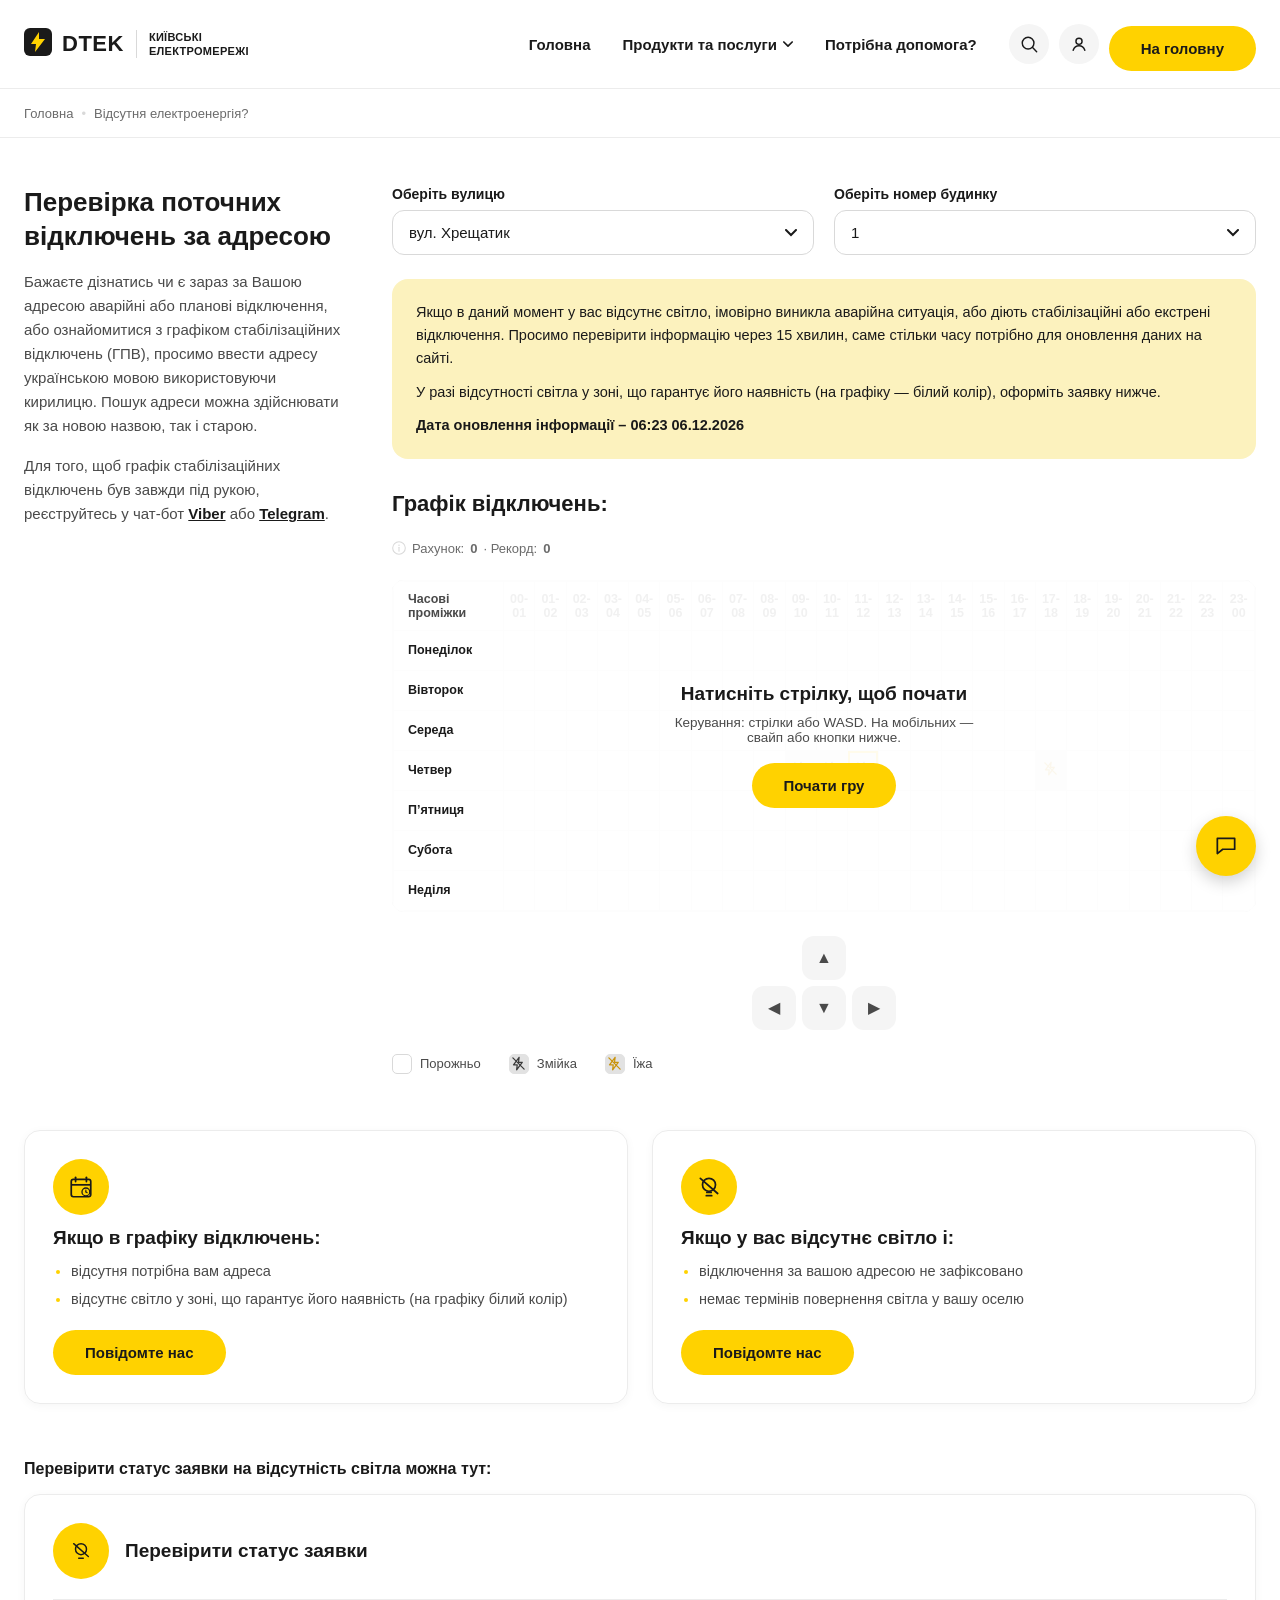
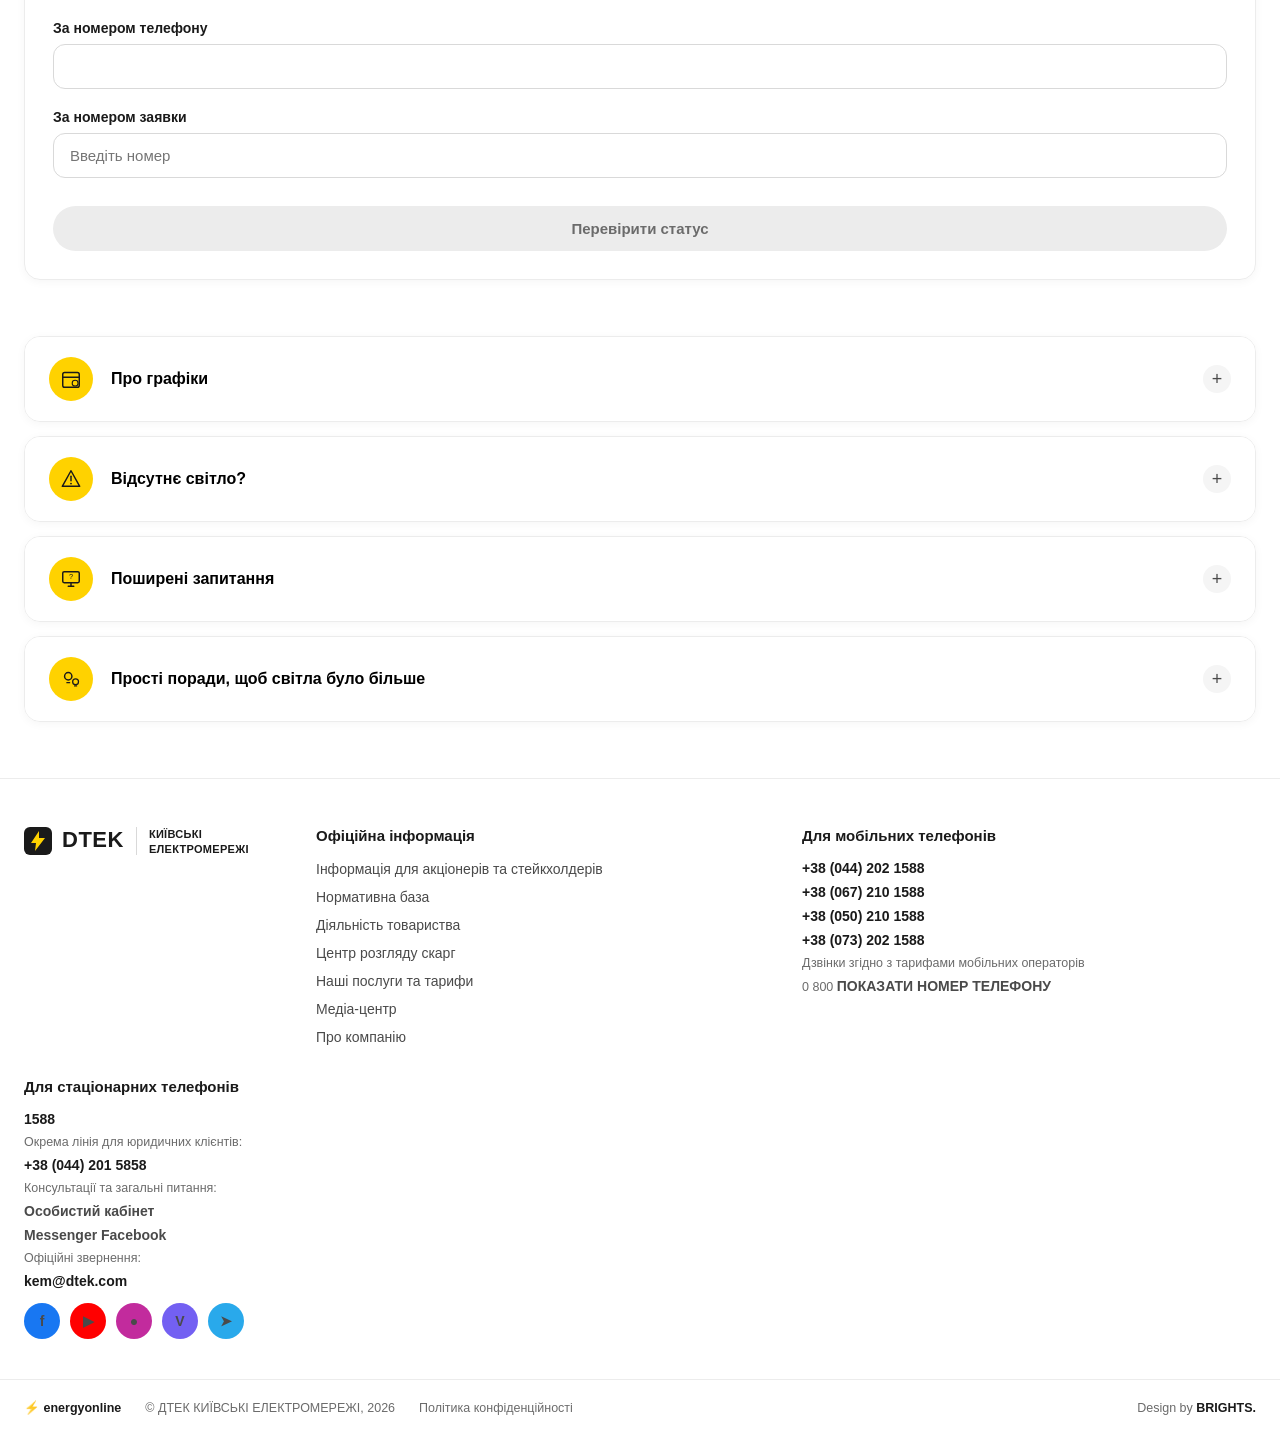
==== commit 211a1c97: "Add a button to return to the soundboard from the snake page" ====
--- a/snake.html
+++ b/snake.html
@@ -34,6 +34,7 @@
                 <button class="icon-btn" type="button" aria-label="Особистий кабінет">
                     <svg viewBox="0 0 20 20" width="18" height="18"><circle cx="10" cy="7" r="3.4" fill="none" stroke="currentColor" stroke-width="1.6"/><path d="M3.5 17c1.2-3.4 4-5 6.5-5s5.3 1.6 6.5 5" fill="none" stroke="currentColor" stroke-width="1.6" stroke-linecap="round"/></svg>
                 </button>
+                <a class="pill-button pill-button--small" href="index.html">На головну</a>
             </div>
         </div>
     </header>
--- a/styles/snake.css
+++ b/styles/snake.css
@@ -103,7 +103,14 @@
 
 .header-icons {
     display: flex;
+    align-items: center;
     gap: 10px;
+}
+
+.pill-button--small {
+    margin-top: 0;
+    padding: 10px 20px;
+    font-size: 14px;
 }
 
 .icon-btn {
